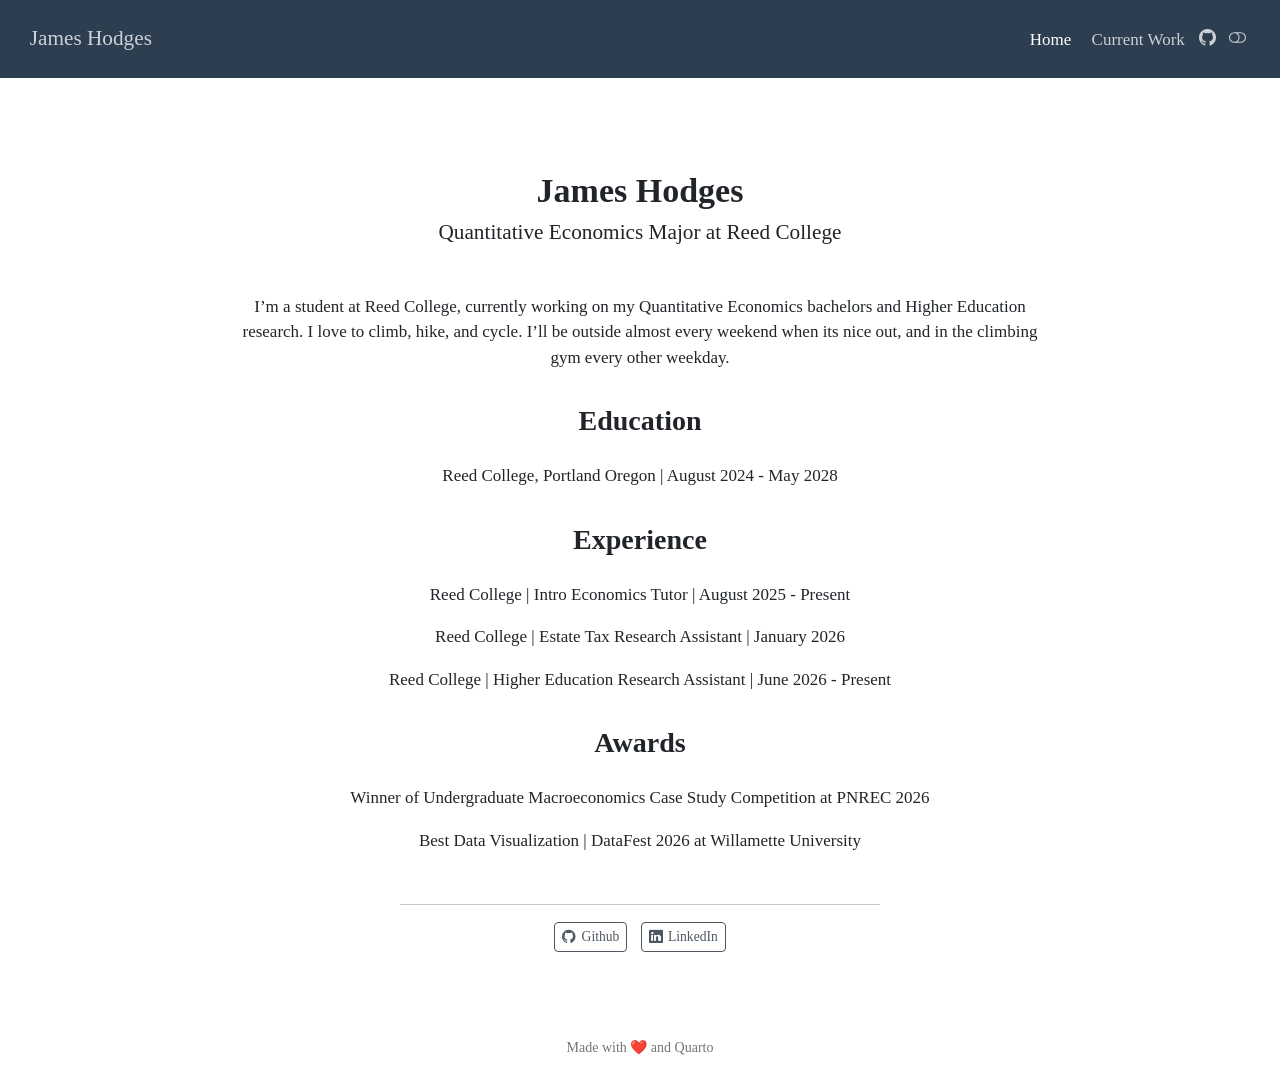
==== docs/index.html @ fcc11c8d "Initial commit: Quarto personal site for jameshodges.cc Copied from the James-Hodges.github.io proje" ====
<!DOCTYPE html>
<html xmlns="http://www.w3.org/1999/xhtml" lang="en" xml:lang="en"><head>

<meta charset="utf-8">
<meta name="generator" content="quarto-1.8.27">

<meta name="viewport" content="width=device-width, initial-scale=1.0, user-scalable=yes">


<title>James Hodges</title>
<style>
code{white-space: pre-wrap;}
span.smallcaps{font-variant: small-caps;}
div.columns{display: flex; gap: min(4vw, 1.5em);}
div.column{flex: auto; overflow-x: auto;}
div.hanging-indent{margin-left: 1.5em; text-indent: -1.5em;}
ul.task-list{list-style: none;}
ul.task-list li input[type="checkbox"] {
  width: 0.8em;
  margin: 0 0.8em 0.2em -1em; /* quarto-specific, see https://github.com/quarto-dev/quarto-cli/issues/4556 */ 
  vertical-align: middle;
}
</style>


<script src="site_libs/quarto-nav/quarto-nav.js"></script>
<script src="site_libs/quarto-nav/headroom.min.js"></script>
<script src="site_libs/clipboard/clipboard.min.js"></script>
<script src="site_libs/quarto-html/quarto.js" type="module"></script>
<script src="site_libs/quarto-html/tabsets/tabsets.js" type="module"></script>
<script src="site_libs/quarto-html/axe/axe-check.js" type="module"></script>
<script src="site_libs/quarto-html/popper.min.js"></script>
<script src="site_libs/quarto-html/tippy.umd.min.js"></script>
<link href="site_libs/quarto-html/tippy.css" rel="stylesheet">
<link href="site_libs/quarto-html/quarto-syntax-highlighting-ed96de9b727972fe78a7b5d16c58bf87.css" rel="stylesheet" class="quarto-color-scheme" id="quarto-text-highlighting-styles">
<link href="site_libs/quarto-html/quarto-syntax-highlighting-dark-4d9afe2b8d18ee9fa5d0d57b5ed4214d.css" rel="stylesheet" class="quarto-color-scheme quarto-color-alternate" id="quarto-text-highlighting-styles">
<link href="site_libs/quarto-html/quarto-syntax-highlighting-ed96de9b727972fe78a7b5d16c58bf87.css" rel="stylesheet" class="quarto-color-scheme-extra" id="quarto-text-highlighting-styles">
<script src="site_libs/bootstrap/bootstrap.min.js"></script>
<link href="site_libs/bootstrap/bootstrap-icons.css" rel="stylesheet">
<link href="site_libs/bootstrap/bootstrap-1891e350bad8407525a3745dc6bedeed.min.css" rel="stylesheet" append-hash="true" class="quarto-color-scheme" id="quarto-bootstrap" data-mode="light">
<link href="site_libs/bootstrap/bootstrap-dark-4afd36680d50ead3a789c6322871d323.min.css" rel="stylesheet" append-hash="true" class="quarto-color-scheme quarto-color-alternate" id="quarto-bootstrap" data-mode="dark">
<link href="site_libs/bootstrap/bootstrap-1891e350bad8407525a3745dc6bedeed.min.css" rel="stylesheet" append-hash="true" class="quarto-color-scheme-extra" id="quarto-bootstrap" data-mode="light">
<script id="quarto-search-options" type="application/json">{
  "language": {
    "search-no-results-text": "No results",
    "search-matching-documents-text": "matching documents",
    "search-copy-link-title": "Copy link to search",
    "search-hide-matches-text": "Hide additional matches",
    "search-more-match-text": "more match in this document",
    "search-more-matches-text": "more matches in this document",
    "search-clear-button-title": "Clear",
    "search-text-placeholder": "",
    "search-detached-cancel-button-title": "Cancel",
    "search-submit-button-title": "Submit",
    "search-label": "Search"
  }
}</script>


<meta property="og:title" content="James Hodges">
<meta property="og:description" content="Quantitative Economics Major at Reed College">
<meta property="og:image" content="https://jameshodges.cc/profile.jpg">
<meta property="og:site_name" content="James Hodges">
<meta property="og:image:alt" content="Headshot of James Hodges">
</head>

<body class="nav-fixed fullcontent quarto-light"><script id="quarto-html-before-body" type="application/javascript">
    const toggleBodyColorMode = (bsSheetEl) => {
      const mode = bsSheetEl.getAttribute("data-mode");
      const bodyEl = window.document.querySelector("body");
      if (mode === "dark") {
        bodyEl.classList.add("quarto-dark");
        bodyEl.classList.remove("quarto-light");
      } else {
        bodyEl.classList.add("quarto-light");
        bodyEl.classList.remove("quarto-dark");
      }
    }
    const toggleBodyColorPrimary = () => {
      const bsSheetEl = window.document.querySelector("link#quarto-bootstrap:not([rel=disabled-stylesheet])");
      if (bsSheetEl) {
        toggleBodyColorMode(bsSheetEl);
      }
    }
    const setColorSchemeToggle = (alternate) => {
      const toggles = window.document.querySelectorAll('.quarto-color-scheme-toggle');
      for (let i=0; i < toggles.length; i++) {
        const toggle = toggles[i];
        if (toggle) {
          if (alternate) {
            toggle.classList.add("alternate");
          } else {
            toggle.classList.remove("alternate");
          }
        }
      }
    };
    const toggleColorMode = (alternate) => {
      // Switch the stylesheets
      const primaryStylesheets = window.document.querySelectorAll('link.quarto-color-scheme:not(.quarto-color-alternate)');
      const alternateStylesheets = window.document.querySelectorAll('link.quarto-color-scheme.quarto-color-alternate');
      manageTransitions('#quarto-margin-sidebar .nav-link', false);
      if (alternate) {
        // note: dark is layered on light, we don't disable primary!
        enableStylesheet(alternateStylesheets);
        for (const sheetNode of alternateStylesheets) {
          if (sheetNode.id === "quarto-bootstrap") {
            toggleBodyColorMode(sheetNode);
          }
        }
      } else {
        disableStylesheet(alternateStylesheets);
        enableStylesheet(primaryStylesheets)
        toggleBodyColorPrimary();
      }
      manageTransitions('#quarto-margin-sidebar .nav-link', true);
      // Switch the toggles
      setColorSchemeToggle(alternate)
      // Hack to workaround the fact that safari doesn't
      // properly recolor the scrollbar when toggling (#1455)
      if (navigator.userAgent.indexOf('Safari') > 0 && navigator.userAgent.indexOf('Chrome') == -1) {
        manageTransitions("body", false);
        window.scrollTo(0, 1);
        setTimeout(() => {
          window.scrollTo(0, 0);
          manageTransitions("body", true);
        }, 40);
      }
    }
    const disableStylesheet = (stylesheets) => {
      for (let i=0; i < stylesheets.length; i++) {
        const stylesheet = stylesheets[i];
        stylesheet.rel = 'disabled-stylesheet';
      }
    }
    const enableStylesheet = (stylesheets) => {
      for (let i=0; i < stylesheets.length; i++) {
        const stylesheet = stylesheets[i];
        if(stylesheet.rel !== 'stylesheet') { // for Chrome, which will still FOUC without this check
          stylesheet.rel = 'stylesheet';
        }
      }
    }
    const manageTransitions = (selector, allowTransitions) => {
      const els = window.document.querySelectorAll(selector);
      for (let i=0; i < els.length; i++) {
        const el = els[i];
        if (allowTransitions) {
          el.classList.remove('notransition');
        } else {
          el.classList.add('notransition');
        }
      }
    }
    const isFileUrl = () => {
      return window.location.protocol === 'file:';
    }
    const hasAlternateSentinel = () => {
      let styleSentinel = getColorSchemeSentinel();
      if (styleSentinel !== null) {
        return styleSentinel === "alternate";
      } else {
        return false;
      }
    }
    const setStyleSentinel = (alternate) => {
      const value = alternate ? "alternate" : "default";
      if (!isFileUrl()) {
        window.localStorage.setItem("quarto-color-scheme", value);
      } else {
        localAlternateSentinel = value;
      }
    }
    const getColorSchemeSentinel = () => {
      if (!isFileUrl()) {
        const storageValue = window.localStorage.getItem("quarto-color-scheme");
        return storageValue != null ? storageValue : localAlternateSentinel;
      } else {
        return localAlternateSentinel;
      }
    }
    const toggleGiscusIfUsed = (isAlternate, darkModeDefault) => {
      const baseTheme = document.querySelector('#giscus-base-theme')?.value ?? 'light';
      const alternateTheme = document.querySelector('#giscus-alt-theme')?.value ?? 'dark';
      let newTheme = '';
      if(authorPrefersDark) {
        newTheme = isAlternate ? baseTheme : alternateTheme;
      } else {
        newTheme = isAlternate ? alternateTheme : baseTheme;
      }
      const changeGiscusTheme = () => {
        // From: https://github.com/giscus/giscus/issues/336
        const sendMessage = (message) => {
          const iframe = document.querySelector('iframe.giscus-frame');
          if (!iframe) return;
          iframe.contentWindow.postMessage({ giscus: message }, 'https://giscus.app');
        }
        sendMessage({
          setConfig: {
            theme: newTheme
          }
        });
      }
      const isGiscussLoaded = window.document.querySelector('iframe.giscus-frame') !== null;
      if (isGiscussLoaded) {
        changeGiscusTheme();
      }
    };
    const authorPrefersDark = false;
    const queryPrefersDark = window.matchMedia('(prefers-color-scheme: dark)');
    const darkModeDefault = queryPrefersDark.matches;
      document.querySelector('link#quarto-text-highlighting-styles.quarto-color-scheme-extra').rel = 'disabled-stylesheet';
      document.querySelector('link#quarto-bootstrap.quarto-color-scheme-extra').rel = 'disabled-stylesheet';
    let localAlternateSentinel = darkModeDefault ? 'alternate' : 'default';
    // Dark / light mode switch
    window.quartoToggleColorScheme = () => {
      // Read the current dark / light value
      let toAlternate = !hasAlternateSentinel();
      toggleColorMode(toAlternate);
      setStyleSentinel(toAlternate);
      toggleGiscusIfUsed(toAlternate, darkModeDefault);
      window.dispatchEvent(new Event('resize'));
    };
    queryPrefersDark.addEventListener("change", e => {
      if(window.localStorage.getItem("quarto-color-scheme") !== null)
        return;
      const alternate = e.matches
      toggleColorMode(alternate);
      localAlternateSentinel = e.matches ? 'alternate' : 'default'; // this is used alongside local storage!
      toggleGiscusIfUsed(alternate, darkModeDefault);
    });
    // Switch to dark mode if need be
    if (hasAlternateSentinel()) {
      toggleColorMode(true);
    } else {
      toggleColorMode(false);
    }
  </script>

<div id="quarto-search-results"></div>
  <header id="quarto-header" class="headroom fixed-top">
    <nav class="navbar navbar-expand-lg " data-bs-theme="dark">
      <div class="navbar-container container-fluid">
      <div class="navbar-brand-container mx-auto">
    <a class="navbar-brand" href="./index.html">
    <span class="navbar-title">James Hodges</span>
    </a>
  </div>
          <button class="navbar-toggler" type="button" data-bs-toggle="collapse" data-bs-target="#navbarCollapse" aria-controls="navbarCollapse" role="menu" aria-expanded="false" aria-label="Toggle navigation" onclick="if (window.quartoToggleHeadroom) { window.quartoToggleHeadroom(); }">
  <span class="navbar-toggler-icon"></span>
</button>
          <div class="collapse navbar-collapse" id="navbarCollapse">
            <ul class="navbar-nav navbar-nav-scroll ms-auto">
  <li class="nav-item">
    <a class="nav-link active" href="./index.html" aria-current="page"> 
<span class="menu-text">Home</span></a>
  </li>  
  <li class="nav-item">
    <a class="nav-link" href="./current_work.html"> 
<span class="menu-text">Current Work</span></a>
  </li>  
</ul>
          </div> <!-- /navcollapse -->
            <div class="quarto-navbar-tools">
    <a href="https://github.com/James-Hodges" title="Github" class="quarto-navigation-tool px-1" aria-label="Github"><i class="bi bi-github"></i></a>
  <a href="" class="quarto-color-scheme-toggle quarto-navigation-tool  px-1" onclick="window.quartoToggleColorScheme(); return false;" title="Toggle dark mode"><i class="bi"></i></a>
</div>
      </div> <!-- /container-fluid -->
    </nav>
</header>
<!-- content -->
<div id="quarto-content" class="quarto-container page-columns page-rows-contents page-layout-article page-navbar">
<!-- sidebar -->
<!-- margin-sidebar -->
    
<!-- main -->
<div class="quarto-about-jolla">
 <header id="title-block-header" class="quarto-title-block default">
<div class="quarto-title">
<h1 class="title">James Hodges</h1>
<p class="subtitle lead">Quantitative Economics Major at Reed College</p>
</div>
<div class="quarto-title-meta">
  </div>
</header><main class="content" id="quarto-document-content">

<p>I’m a student at Reed College, currently working on my Quantitative Economics bachelors and Higher Education research. I love to climb, hike, and cycle. I’ll be outside almost every weekend when its nice out, and in the climbing gym every other weekday.</p>
<section id="education" class="level2">
<h2 data-anchor-id="education">Education</h2>
<p>Reed College, Portland Oregon | August 2024 - May 2028</p>
</section>
<section id="experience" class="level2">
<h2 data-anchor-id="experience">Experience</h2>
<p>Reed College | Intro Economics Tutor | August 2025 - Present</p>
<p>Reed College | Estate Tax Research Assistant | January 2026</p>
<p>Reed College | Higher Education Research Assistant | June 2026 - Present</p>
</section>
<section id="awards" class="level2">
<h2 data-anchor-id="awards">Awards</h2>
<p>Winner of Undergraduate Macroeconomics Case Study Competition at PNREC 2026</p>
<p>Best Data Visualization | DataFest 2026 at Willamette University</p>


</section>
</main> 
  <hr class="about-sep">
   <div class="about-links">
  <a href="https://github.com/James-Hodges" class="about-link" rel="" target="">
    <i class="bi bi-github"></i>
     <span class="about-link-text">Github</span>
  </a>
  <a href="https://www.linkedin.com/in/james-hodges-51168a327" class="about-link" rel="" target="">
    <i class="bi bi-linkedin"></i>
     <span class="about-link-text">LinkedIn</span>
  </a>
</div>
</div>
 <!-- /main -->
<script id="quarto-html-after-body" type="application/javascript">
  window.document.addEventListener("DOMContentLoaded", function (event) {
    // Ensure there is a toggle, if there isn't float one in the top right
    if (window.document.querySelector('.quarto-color-scheme-toggle') === null) {
      const a = window.document.createElement('a');
      a.classList.add('top-right');
      a.classList.add('quarto-color-scheme-toggle');
      a.href = "";
      a.onclick = function() { try { window.quartoToggleColorScheme(); } catch {} return false; };
      const i = window.document.createElement("i");
      i.classList.add('bi');
      a.appendChild(i);
      window.document.body.appendChild(a);
    }
    setColorSchemeToggle(hasAlternateSentinel())
    const isCodeAnnotation = (el) => {
      for (const clz of el.classList) {
        if (clz.startsWith('code-annotation-')) {                     
          return true;
        }
      }
      return false;
    }
    const onCopySuccess = function(e) {
      // button target
      const button = e.trigger;
      // don't keep focus
      button.blur();
      // flash "checked"
      button.classList.add('code-copy-button-checked');
      var currentTitle = button.getAttribute("title");
      button.setAttribute("title", "Copied!");
      let tooltip;
      if (window.bootstrap) {
        button.setAttribute("data-bs-toggle", "tooltip");
        button.setAttribute("data-bs-placement", "left");
        button.setAttribute("data-bs-title", "Copied!");
        tooltip = new bootstrap.Tooltip(button, 
          { trigger: "manual", 
            customClass: "code-copy-button-tooltip",
            offset: [0, -8]});
        tooltip.show();    
      }
      setTimeout(function() {
        if (tooltip) {
          tooltip.hide();
          button.removeAttribute("data-bs-title");
          button.removeAttribute("data-bs-toggle");
          button.removeAttribute("data-bs-placement");
        }
        button.setAttribute("title", currentTitle);
        button.classList.remove('code-copy-button-checked');
      }, 1000);
      // clear code selection
      e.clearSelection();
    }
    const getTextToCopy = function(trigger) {
      const outerScaffold = trigger.parentElement.cloneNode(true);
      const codeEl = outerScaffold.querySelector('code');
      for (const childEl of codeEl.children) {
        if (isCodeAnnotation(childEl)) {
          childEl.remove();
        }
      }
      return codeEl.innerText;
    }
    const clipboard = new window.ClipboardJS('.code-copy-button:not([data-in-quarto-modal])', {
      text: getTextToCopy
    });
    clipboard.on('success', onCopySuccess);
    if (window.document.getElementById('quarto-embedded-source-code-modal')) {
      const clipboardModal = new window.ClipboardJS('.code-copy-button[data-in-quarto-modal]', {
        text: getTextToCopy,
        container: window.document.getElementById('quarto-embedded-source-code-modal')
      });
      clipboardModal.on('success', onCopySuccess);
    }
      var localhostRegex = new RegExp(/^(?:http|https):\/\/localhost\:?[0-9]*\//);
      var mailtoRegex = new RegExp(/^mailto:/);
        var filterRegex = new RegExp("https:\/\/jameshodges\.cc");
      var isInternal = (href) => {
          return filterRegex.test(href) || localhostRegex.test(href) || mailtoRegex.test(href);
      }
      // Inspect non-navigation links and adorn them if external
     var links = window.document.querySelectorAll('a[href]:not(.nav-link):not(.navbar-brand):not(.toc-action):not(.sidebar-link):not(.sidebar-item-toggle):not(.pagination-link):not(.no-external):not([aria-hidden]):not(.dropdown-item):not(.quarto-navigation-tool):not(.about-link)');
      for (var i=0; i<links.length; i++) {
        const link = links[i];
        if (!isInternal(link.href)) {
          // undo the damage that might have been done by quarto-nav.js in the case of
          // links that we want to consider external
          if (link.dataset.originalHref !== undefined) {
            link.href = link.dataset.originalHref;
          }
        }
      }
    function tippyHover(el, contentFn, onTriggerFn, onUntriggerFn) {
      const config = {
        allowHTML: true,
        maxWidth: 500,
        delay: 100,
        arrow: false,
        appendTo: function(el) {
            return el.parentElement;
        },
        interactive: true,
        interactiveBorder: 10,
        theme: 'quarto',
        placement: 'bottom-start',
      };
      if (contentFn) {
        config.content = contentFn;
      }
      if (onTriggerFn) {
        config.onTrigger = onTriggerFn;
      }
      if (onUntriggerFn) {
        config.onUntrigger = onUntriggerFn;
      }
      window.tippy(el, config); 
    }
    const noterefs = window.document.querySelectorAll('a[role="doc-noteref"]');
    for (var i=0; i<noterefs.length; i++) {
      const ref = noterefs[i];
      tippyHover(ref, function() {
        // use id or data attribute instead here
        let href = ref.getAttribute('data-footnote-href') || ref.getAttribute('href');
        try { href = new URL(href).hash; } catch {}
        const id = href.replace(/^#\/?/, "");
        const note = window.document.getElementById(id);
        if (note) {
          return note.innerHTML;
        } else {
          return "";
        }
      });
    }
    const xrefs = window.document.querySelectorAll('a.quarto-xref');
    const processXRef = (id, note) => {
      // Strip column container classes
      const stripColumnClz = (el) => {
        el.classList.remove("page-full", "page-columns");
        if (el.children) {
          for (const child of el.children) {
            stripColumnClz(child);
          }
        }
      }
      stripColumnClz(note)
      if (id === null || id.startsWith('sec-')) {
        // Special case sections, only their first couple elements
        const container = document.createElement("div");
        if (note.children && note.children.length > 2) {
          container.appendChild(note.children[0].cloneNode(true));
          for (let i = 1; i < note.children.length; i++) {
            const child = note.children[i];
            if (child.tagName === "P" && child.innerText === "") {
              continue;
            } else {
              container.appendChild(child.cloneNode(true));
              break;
            }
          }
          if (window.Quarto?.typesetMath) {
            window.Quarto.typesetMath(container);
          }
          return container.innerHTML
        } else {
          if (window.Quarto?.typesetMath) {
            window.Quarto.typesetMath(note);
          }
          return note.innerHTML;
        }
      } else {
        // Remove any anchor links if they are present
        const anchorLink = note.querySelector('a.anchorjs-link');
        if (anchorLink) {
          anchorLink.remove();
        }
        if (window.Quarto?.typesetMath) {
          window.Quarto.typesetMath(note);
        }
        if (note.classList.contains("callout")) {
          return note.outerHTML;
        } else {
          return note.innerHTML;
        }
      }
    }
    for (var i=0; i<xrefs.length; i++) {
      const xref = xrefs[i];
      tippyHover(xref, undefined, function(instance) {
        instance.disable();
        let url = xref.getAttribute('href');
        let hash = undefined; 
        if (url.startsWith('#')) {
          hash = url;
        } else {
          try { hash = new URL(url).hash; } catch {}
        }
        if (hash) {
          const id = hash.replace(/^#\/?/, "");
          const note = window.document.getElementById(id);
          if (note !== null) {
            try {
              const html = processXRef(id, note.cloneNode(true));
              instance.setContent(html);
            } finally {
              instance.enable();
              instance.show();
            }
          } else {
            // See if we can fetch this
            fetch(url.split('#')[0])
            .then(res => res.text())
            .then(html => {
              const parser = new DOMParser();
              const htmlDoc = parser.parseFromString(html, "text/html");
              const note = htmlDoc.getElementById(id);
              if (note !== null) {
                const html = processXRef(id, note);
                instance.setContent(html);
              } 
            }).finally(() => {
              instance.enable();
              instance.show();
            });
          }
        } else {
          // See if we can fetch a full url (with no hash to target)
          // This is a special case and we should probably do some content thinning / targeting
          fetch(url)
          .then(res => res.text())
          .then(html => {
            const parser = new DOMParser();
            const htmlDoc = parser.parseFromString(html, "text/html");
            const note = htmlDoc.querySelector('main.content');
            if (note !== null) {
              // This should only happen for chapter cross references
              // (since there is no id in the URL)
              // remove the first header
              if (note.children.length > 0 && note.children[0].tagName === "HEADER") {
                note.children[0].remove();
              }
              const html = processXRef(null, note);
              instance.setContent(html);
            } 
          }).finally(() => {
            instance.enable();
            instance.show();
          });
        }
      }, function(instance) {
      });
    }
        let selectedAnnoteEl;
        const selectorForAnnotation = ( cell, annotation) => {
          let cellAttr = 'data-code-cell="' + cell + '"';
          let lineAttr = 'data-code-annotation="' +  annotation + '"';
          const selector = 'span[' + cellAttr + '][' + lineAttr + ']';
          return selector;
        }
        const selectCodeLines = (annoteEl) => {
          const doc = window.document;
          const targetCell = annoteEl.getAttribute("data-target-cell");
          const targetAnnotation = annoteEl.getAttribute("data-target-annotation");
          const annoteSpan = window.document.querySelector(selectorForAnnotation(targetCell, targetAnnotation));
          const lines = annoteSpan.getAttribute("data-code-lines").split(",");
          const lineIds = lines.map((line) => {
            return targetCell + "-" + line;
          })
          let top = null;
          let height = null;
          let parent = null;
          if (lineIds.length > 0) {
              //compute the position of the single el (top and bottom and make a div)
              const el = window.document.getElementById(lineIds[0]);
              top = el.offsetTop;
              height = el.offsetHeight;
              parent = el.parentElement.parentElement;
            if (lineIds.length > 1) {
              const lastEl = window.document.getElementById(lineIds[lineIds.length - 1]);
              const bottom = lastEl.offsetTop + lastEl.offsetHeight;
              height = bottom - top;
            }
            if (top !== null && height !== null && parent !== null) {
              // cook up a div (if necessary) and position it 
              let div = window.document.getElementById("code-annotation-line-highlight");
              if (div === null) {
                div = window.document.createElement("div");
                div.setAttribute("id", "code-annotation-line-highlight");
                div.style.position = 'absolute';
                parent.appendChild(div);
              }
              div.style.top = top - 2 + "px";
              div.style.height = height + 4 + "px";
              div.style.left = 0;
              let gutterDiv = window.document.getElementById("code-annotation-line-highlight-gutter");
              if (gutterDiv === null) {
                gutterDiv = window.document.createElement("div");
                gutterDiv.setAttribute("id", "code-annotation-line-highlight-gutter");
                gutterDiv.style.position = 'absolute';
                const codeCell = window.document.getElementById(targetCell);
                const gutter = codeCell.querySelector('.code-annotation-gutter');
                gutter.appendChild(gutterDiv);
              }
              gutterDiv.style.top = top - 2 + "px";
              gutterDiv.style.height = height + 4 + "px";
            }
            selectedAnnoteEl = annoteEl;
          }
        };
        const unselectCodeLines = () => {
          const elementsIds = ["code-annotation-line-highlight", "code-annotation-line-highlight-gutter"];
          elementsIds.forEach((elId) => {
            const div = window.document.getElementById(elId);
            if (div) {
              div.remove();
            }
          });
          selectedAnnoteEl = undefined;
        };
          // Handle positioning of the toggle
      window.addEventListener(
        "resize",
        throttle(() => {
          elRect = undefined;
          if (selectedAnnoteEl) {
            selectCodeLines(selectedAnnoteEl);
          }
        }, 10)
      );
      function throttle(fn, ms) {
      let throttle = false;
      let timer;
        return (...args) => {
          if(!throttle) { // first call gets through
              fn.apply(this, args);
              throttle = true;
          } else { // all the others get throttled
              if(timer) clearTimeout(timer); // cancel #2
              timer = setTimeout(() => {
                fn.apply(this, args);
                timer = throttle = false;
              }, ms);
          }
        };
      }
        // Attach click handler to the DT
        const annoteDls = window.document.querySelectorAll('dt[data-target-cell]');
        for (const annoteDlNode of annoteDls) {
          annoteDlNode.addEventListener('click', (event) => {
            const clickedEl = event.target;
            if (clickedEl !== selectedAnnoteEl) {
              unselectCodeLines();
              const activeEl = window.document.querySelector('dt[data-target-cell].code-annotation-active');
              if (activeEl) {
                activeEl.classList.remove('code-annotation-active');
              }
              selectCodeLines(clickedEl);
              clickedEl.classList.add('code-annotation-active');
            } else {
              // Unselect the line
              unselectCodeLines();
              clickedEl.classList.remove('code-annotation-active');
            }
          });
        }
    const findCites = (el) => {
      const parentEl = el.parentElement;
      if (parentEl) {
        const cites = parentEl.dataset.cites;
        if (cites) {
          return {
            el,
            cites: cites.split(' ')
          };
        } else {
          return findCites(el.parentElement)
        }
      } else {
        return undefined;
      }
    };
    var bibliorefs = window.document.querySelectorAll('a[role="doc-biblioref"]');
    for (var i=0; i<bibliorefs.length; i++) {
      const ref = bibliorefs[i];
      const citeInfo = findCites(ref);
      if (citeInfo) {
        tippyHover(citeInfo.el, function() {
          var popup = window.document.createElement('div');
          citeInfo.cites.forEach(function(cite) {
            var citeDiv = window.document.createElement('div');
            citeDiv.classList.add('hanging-indent');
            citeDiv.classList.add('csl-entry');
            var biblioDiv = window.document.getElementById('ref-' + cite);
            if (biblioDiv) {
              citeDiv.innerHTML = biblioDiv.innerHTML;
            }
            popup.appendChild(citeDiv);
          });
          return popup.innerHTML;
        });
      }
    }
  });
  </script>
</div> <!-- /content -->
<footer class="footer">
  <div class="nav-footer">
    <div class="nav-footer-left">
      &nbsp;
    </div>   
    <div class="nav-footer-center">
<p>Made with ❤️ and Quarto</p>
</div>
    <div class="nav-footer-right">
      &nbsp;
    </div>
  </div>
</footer>




</body></html>
---- docs/site_libs/quarto-html/tippy.css ----
.tippy-box[data-animation=fade][data-state=hidden]{opacity:0}[data-tippy-root]{max-width:calc(100vw - 10px)}.tippy-box{position:relative;background-color:#333;color:#fff;border-radius:4px;font-size:14px;line-height:1.4;white-space:normal;outline:0;transition-property:transform,visibility,opacity}.tippy-box[data-placement^=top]>.tippy-arrow{bottom:0}.tippy-box[data-placement^=top]>.tippy-arrow:before{bottom:-7px;left:0;border-width:8px 8px 0;border-top-color:initial;transform-origin:center top}.tippy-box[data-placement^=bottom]>.tippy-arrow{top:0}.tippy-box[data-placement^=bottom]>.tippy-arrow:before{top:-7px;left:0;border-width:0 8px 8px;border-bottom-color:initial;transform-origin:center bottom}.tippy-box[data-placement^=left]>.tippy-arrow{right:0}.tippy-box[data-placement^=left]>.tippy-arrow:before{border-width:8px 0 8px 8px;border-left-color:initial;right:-7px;transform-origin:center left}.tippy-box[data-placement^=right]>.tippy-arrow{left:0}.tippy-box[data-placement^=right]>.tippy-arrow:before{left:-7px;border-width:8px 8px 8px 0;border-right-color:initial;transform-origin:center right}.tippy-box[data-inertia][data-state=visible]{transition-timing-function:cubic-bezier(.54,1.5,.38,1.11)}.tippy-arrow{width:16px;height:16px;color:#333}.tippy-arrow:before{content:"";position:absolute;border-color:transparent;border-style:solid}.tippy-content{position:relative;padding:5px 9px;z-index:1}
---- docs/site_libs/quarto-html/quarto-syntax-highlighting-ed96de9b727972fe78a7b5d16c58bf87.css ----
/* quarto syntax highlight colors */
:root {
  --quarto-hl-ot-color: #003B4F;
  --quarto-hl-at-color: #657422;
  --quarto-hl-ss-color: #20794D;
  --quarto-hl-an-color: #5E5E5E;
  --quarto-hl-fu-color: #4758AB;
  --quarto-hl-st-color: #20794D;
  --quarto-hl-cf-color: #003B4F;
  --quarto-hl-op-color: #5E5E5E;
  --quarto-hl-er-color: #AD0000;
  --quarto-hl-bn-color: #AD0000;
  --quarto-hl-al-color: #AD0000;
  --quarto-hl-va-color: #111111;
  --quarto-hl-bu-color: inherit;
  --quarto-hl-ex-color: inherit;
  --quarto-hl-pp-color: #AD0000;
  --quarto-hl-in-color: #5E5E5E;
  --quarto-hl-vs-color: #20794D;
  --quarto-hl-wa-color: #5E5E5E;
  --quarto-hl-do-color: #5E5E5E;
  --quarto-hl-im-color: #00769E;
  --quarto-hl-ch-color: #20794D;
  --quarto-hl-dt-color: #AD0000;
  --quarto-hl-fl-color: #AD0000;
  --quarto-hl-co-color: #5E5E5E;
  --quarto-hl-cv-color: #5E5E5E;
  --quarto-hl-cn-color: #8f5902;
  --quarto-hl-sc-color: #5E5E5E;
  --quarto-hl-dv-color: #AD0000;
  --quarto-hl-kw-color: #003B4F;
}

/* other quarto variables */
:root {
  --quarto-font-monospace: SFMono-Regular, Menlo, Monaco, Consolas, "Liberation Mono", "Courier New", monospace;
}

/* syntax highlight based on Pandoc's rules */
pre > code.sourceCode > span {
  color: #003B4F;
}

code.sourceCode > span {
  color: #003B4F;
}

div.sourceCode,
div.sourceCode pre.sourceCode {
  color: #003B4F;
}

/* Normal */
code span {
  color: #003B4F;
}

/* Alert */
code span.al {
  color: #AD0000;
  font-style: inherit;
}

/* Annotation */
code span.an {
  color: #5E5E5E;
  font-style: inherit;
}

/* Attribute */
code span.at {
  color: #657422;
  font-style: inherit;
}

/* BaseN */
code span.bn {
  color: #AD0000;
  font-style: inherit;
}

/* BuiltIn */
code span.bu {
  font-style: inherit;
}

/* ControlFlow */
code span.cf {
  color: #003B4F;
  font-weight: bold;
  font-style: inherit;
}

/* Char */
code span.ch {
  color: #20794D;
  font-style: inherit;
}

/* Constant */
code span.cn {
  color: #8f5902;
  font-style: inherit;
}

/* Comment */
code span.co {
  color: #5E5E5E;
  font-style: inherit;
}

/* CommentVar */
code span.cv {
  color: #5E5E5E;
  font-style: italic;
}

/* Documentation */
code span.do {
  color: #5E5E5E;
  font-style: italic;
}

/* DataType */
code span.dt {
  color: #AD0000;
  font-style: inherit;
}

/* DecVal */
code span.dv {
  color: #AD0000;
  font-style: inherit;
}

/* Error */
code span.er {
  color: #AD0000;
  font-style: inherit;
}

/* Extension */
code span.ex {
  font-style: inherit;
}

/* Float */
code span.fl {
  color: #AD0000;
  font-style: inherit;
}

/* Function */
code span.fu {
  color: #4758AB;
  font-style: inherit;
}

/* Import */
code span.im {
  color: #00769E;
  font-style: inherit;
}

/* Information */
code span.in {
  color: #5E5E5E;
  font-style: inherit;
}

/* Keyword */
code span.kw {
  color: #003B4F;
  font-weight: bold;
  font-style: inherit;
}

/* Operator */
code span.op {
  color: #5E5E5E;
  font-style: inherit;
}

/* Other */
code span.ot {
  color: #003B4F;
  font-style: inherit;
}

/* Preprocessor */
code span.pp {
  color: #AD0000;
  font-style: inherit;
}

/* SpecialChar */
code span.sc {
  color: #5E5E5E;
  font-style: inherit;
}

/* SpecialString */
code span.ss {
  color: #20794D;
  font-style: inherit;
}

/* String */
code span.st {
  color: #20794D;
  font-style: inherit;
}

/* Variable */
code span.va {
  color: #111111;
  font-style: inherit;
}

/* VerbatimString */
code span.vs {
  color: #20794D;
  font-style: inherit;
}

/* Warning */
code span.wa {
  color: #5E5E5E;
  font-style: italic;
}

.prevent-inlining {
  content: "</";
}

/*# sourceMappingURL=0920dd6d7437995b8cdf7429764427b1.css.map */
---- docs/site_libs/quarto-html/quarto-syntax-highlighting-dark-4d9afe2b8d18ee9fa5d0d57b5ed4214d.css ----
/* quarto syntax highlight colors */
:root {
  --quarto-hl-al-color: #f07178;
  --quarto-hl-an-color: #d4d0ab;
  --quarto-hl-at-color: #00e0e0;
  --quarto-hl-bn-color: #d4d0ab;
  --quarto-hl-bu-color: #abe338;
  --quarto-hl-ch-color: #abe338;
  --quarto-hl-co-color: #f8f8f2;
  --quarto-hl-cv-color: #ffd700;
  --quarto-hl-cn-color: #ffd700;
  --quarto-hl-cf-color: #ffa07a;
  --quarto-hl-dt-color: #ffa07a;
  --quarto-hl-dv-color: #d4d0ab;
  --quarto-hl-do-color: #f8f8f2;
  --quarto-hl-er-color: #f07178;
  --quarto-hl-ex-color: #00e0e0;
  --quarto-hl-fl-color: #d4d0ab;
  --quarto-hl-fu-color: #ffa07a;
  --quarto-hl-im-color: #abe338;
  --quarto-hl-in-color: #d4d0ab;
  --quarto-hl-kw-color: #ffa07a;
  --quarto-hl-op-color: #ffa07a;
  --quarto-hl-ot-color: #00e0e0;
  --quarto-hl-pp-color: #dcc6e0;
  --quarto-hl-re-color: #00e0e0;
  --quarto-hl-sc-color: #abe338;
  --quarto-hl-ss-color: #abe338;
  --quarto-hl-st-color: #abe338;
  --quarto-hl-va-color: #00e0e0;
  --quarto-hl-vs-color: #abe338;
  --quarto-hl-wa-color: #dcc6e0;
}

/* other quarto variables */
:root {
  --quarto-font-monospace: SFMono-Regular, Menlo, Monaco, Consolas, "Liberation Mono", "Courier New", monospace;
}

/* syntax highlight based on Pandoc's rules */
pre > code.sourceCode > span {
  color: #f8f8f2;
}

code.sourceCode > span {
  color: #f8f8f2;
}

div.sourceCode,
div.sourceCode pre.sourceCode {
  color: #f8f8f2;
}

/* Normal */
code span {
  color: #f8f8f2;
}

/* Alert */
code span.al {
  color: #f07178;
}

/* Annotation */
code span.an {
  color: #d4d0ab;
}

/* Attribute */
code span.at {
  color: #00e0e0;
}

/* BaseN */
code span.bn {
  color: #d4d0ab;
}

/* BuiltIn */
code span.bu {
  color: #abe338;
}

/* ControlFlow */
code span.cf {
  font-weight: bold;
  color: #ffa07a;
}

/* Char */
code span.ch {
  color: #abe338;
}

/* Constant */
code span.cn {
  color: #ffd700;
}

/* Comment */
code span.co {
  font-style: italic;
  color: #f8f8f2;
}

/* CommentVar */
code span.cv {
  color: #ffd700;
}

/* Documentation */
code span.do {
  color: #f8f8f2;
}

/* DataType */
code span.dt {
  color: #ffa07a;
}

/* DecVal */
code span.dv {
  color: #d4d0ab;
}

/* Error */
code span.er {
  color: #f07178;
  text-decoration: underline;
}

/* Extension */
code span.ex {
  font-weight: bold;
  color: #00e0e0;
}

/* Float */
code span.fl {
  color: #d4d0ab;
}

/* Function */
code span.fu {
  color: #ffa07a;
}

/* Import */
code span.im {
  color: #abe338;
}

/* Information */
code span.in {
  color: #d4d0ab;
}

/* Keyword */
code span.kw {
  font-weight: bold;
  color: #ffa07a;
}

/* Operator */
code span.op {
  color: #ffa07a;
}

/* Other */
code span.ot {
  color: #00e0e0;
}

/* Preprocessor */
code span.pp {
  color: #dcc6e0;
}

/* RegionMarker */
code span.re {
  background-color: #f8f8f2;
  color: #00e0e0;
}

/* SpecialChar */
code span.sc {
  color: #abe338;
}

/* SpecialString */
code span.ss {
  color: #abe338;
}

/* String */
code span.st {
  color: #abe338;
}

/* Variable */
code span.va {
  color: #00e0e0;
}

/* VerbatimString */
code span.vs {
  color: #abe338;
}

/* Warning */
code span.wa {
  color: #dcc6e0;
}

.prevent-inlining {
  content: "</";
}

/*# sourceMappingURL=86edf53ecdff796acf02dbceed379426.css.map */
---- docs/site_libs/quarto-html/quarto-syntax-highlighting-ed96de9b727972fe78a7b5d16c58bf87.css ----
/* quarto syntax highlight colors */
:root {
  --quarto-hl-ot-color: #003B4F;
  --quarto-hl-at-color: #657422;
  --quarto-hl-ss-color: #20794D;
  --quarto-hl-an-color: #5E5E5E;
  --quarto-hl-fu-color: #4758AB;
  --quarto-hl-st-color: #20794D;
  --quarto-hl-cf-color: #003B4F;
  --quarto-hl-op-color: #5E5E5E;
  --quarto-hl-er-color: #AD0000;
  --quarto-hl-bn-color: #AD0000;
  --quarto-hl-al-color: #AD0000;
  --quarto-hl-va-color: #111111;
  --quarto-hl-bu-color: inherit;
  --quarto-hl-ex-color: inherit;
  --quarto-hl-pp-color: #AD0000;
  --quarto-hl-in-color: #5E5E5E;
  --quarto-hl-vs-color: #20794D;
  --quarto-hl-wa-color: #5E5E5E;
  --quarto-hl-do-color: #5E5E5E;
  --quarto-hl-im-color: #00769E;
  --quarto-hl-ch-color: #20794D;
  --quarto-hl-dt-color: #AD0000;
  --quarto-hl-fl-color: #AD0000;
  --quarto-hl-co-color: #5E5E5E;
  --quarto-hl-cv-color: #5E5E5E;
  --quarto-hl-cn-color: #8f5902;
  --quarto-hl-sc-color: #5E5E5E;
  --quarto-hl-dv-color: #AD0000;
  --quarto-hl-kw-color: #003B4F;
}

/* other quarto variables */
:root {
  --quarto-font-monospace: SFMono-Regular, Menlo, Monaco, Consolas, "Liberation Mono", "Courier New", monospace;
}

/* syntax highlight based on Pandoc's rules */
pre > code.sourceCode > span {
  color: #003B4F;
}

code.sourceCode > span {
  color: #003B4F;
}

div.sourceCode,
div.sourceCode pre.sourceCode {
  color: #003B4F;
}

/* Normal */
code span {
  color: #003B4F;
}

/* Alert */
code span.al {
  color: #AD0000;
  font-style: inherit;
}

/* Annotation */
code span.an {
  color: #5E5E5E;
  font-style: inherit;
}

/* Attribute */
code span.at {
  color: #657422;
  font-style: inherit;
}

/* BaseN */
code span.bn {
  color: #AD0000;
  font-style: inherit;
}

/* BuiltIn */
code span.bu {
  font-style: inherit;
}

/* ControlFlow */
code span.cf {
  color: #003B4F;
  font-weight: bold;
  font-style: inherit;
}

/* Char */
code span.ch {
  color: #20794D;
  font-style: inherit;
}

/* Constant */
code span.cn {
  color: #8f5902;
  font-style: inherit;
}

/* Comment */
code span.co {
  color: #5E5E5E;
  font-style: inherit;
}

/* CommentVar */
code span.cv {
  color: #5E5E5E;
  font-style: italic;
}

/* Documentation */
code span.do {
  color: #5E5E5E;
  font-style: italic;
}

/* DataType */
code span.dt {
  color: #AD0000;
  font-style: inherit;
}

/* DecVal */
code span.dv {
  color: #AD0000;
  font-style: inherit;
}

/* Error */
code span.er {
  color: #AD0000;
  font-style: inherit;
}

/* Extension */
code span.ex {
  font-style: inherit;
}

/* Float */
code span.fl {
  color: #AD0000;
  font-style: inherit;
}

/* Function */
code span.fu {
  color: #4758AB;
  font-style: inherit;
}

/* Import */
code span.im {
  color: #00769E;
  font-style: inherit;
}

/* Information */
code span.in {
  color: #5E5E5E;
  font-style: inherit;
}

/* Keyword */
code span.kw {
  color: #003B4F;
  font-weight: bold;
  font-style: inherit;
}

/* Operator */
code span.op {
  color: #5E5E5E;
  font-style: inherit;
}

/* Other */
code span.ot {
  color: #003B4F;
  font-style: inherit;
}

/* Preprocessor */
code span.pp {
  color: #AD0000;
  font-style: inherit;
}

/* SpecialChar */
code span.sc {
  color: #5E5E5E;
  font-style: inherit;
}

/* SpecialString */
code span.ss {
  color: #20794D;
  font-style: inherit;
}

/* String */
code span.st {
  color: #20794D;
  font-style: inherit;
}

/* Variable */
code span.va {
  color: #111111;
  font-style: inherit;
}

/* VerbatimString */
code span.vs {
  color: #20794D;
  font-style: inherit;
}

/* Warning */
code span.wa {
  color: #5E5E5E;
  font-style: italic;
}

.prevent-inlining {
  content: "</";
}

/*# sourceMappingURL=0920dd6d7437995b8cdf7429764427b1.css.map */
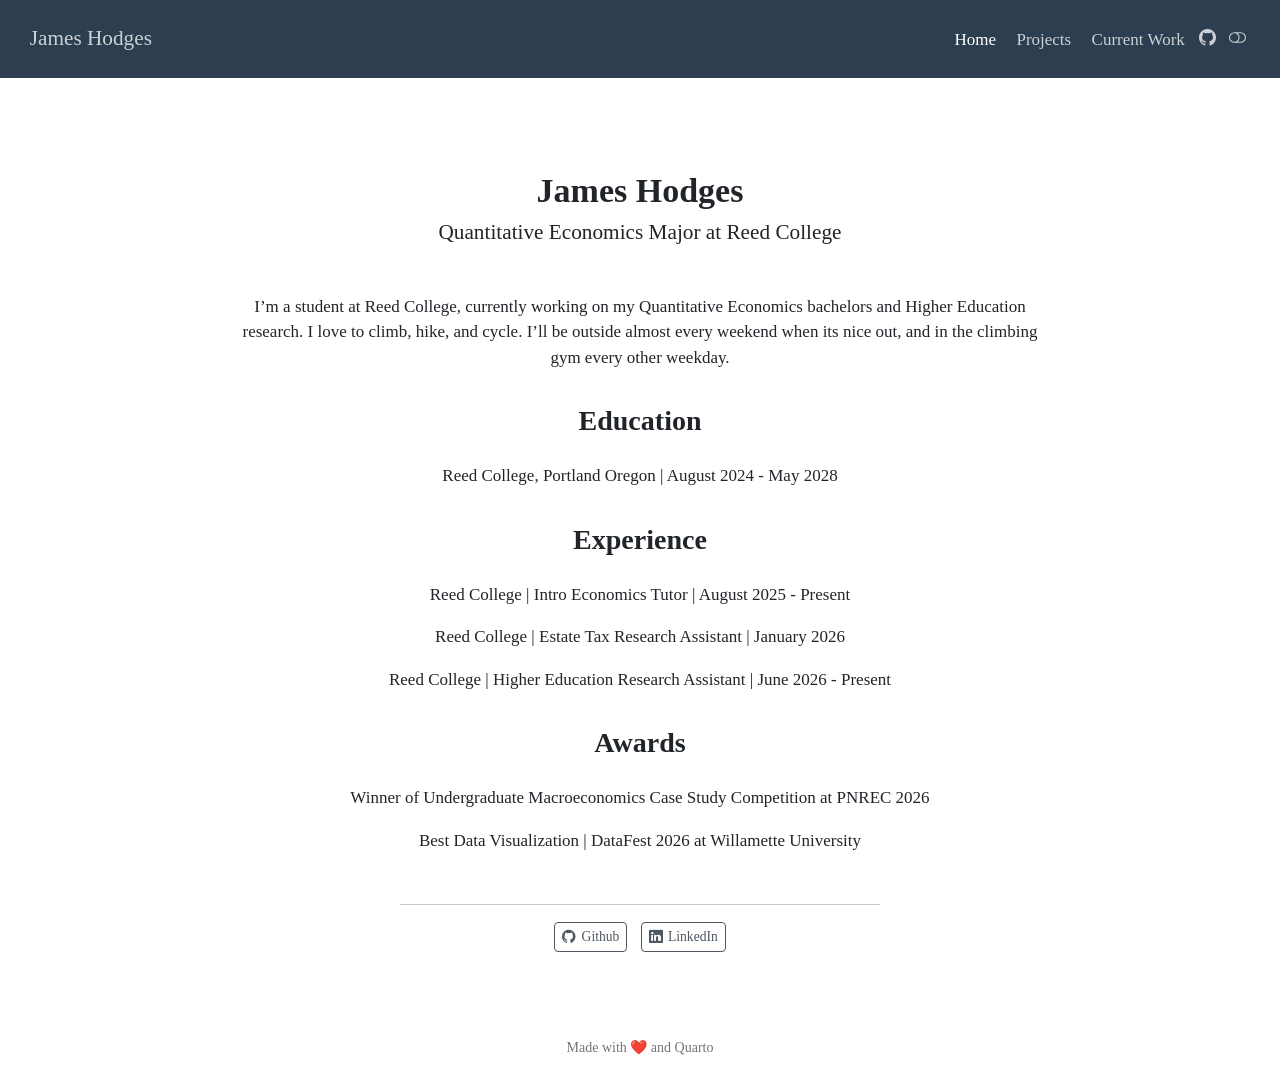
==== commit b007d9f2: "Add Projects tab with project tiles and write-ups Custom Quarto listing template renders each projec" ====
--- a/docs/index.html
+++ b/docs/index.html
@@ -37,9 +37,9 @@
 <link href="site_libs/quarto-html/quarto-syntax-highlighting-ed96de9b727972fe78a7b5d16c58bf87.css" rel="stylesheet" class="quarto-color-scheme-extra" id="quarto-text-highlighting-styles">
 <script src="site_libs/bootstrap/bootstrap.min.js"></script>
 <link href="site_libs/bootstrap/bootstrap-icons.css" rel="stylesheet">
-<link href="site_libs/bootstrap/bootstrap-1891e350bad8407525a3745dc6bedeed.min.css" rel="stylesheet" append-hash="true" class="quarto-color-scheme" id="quarto-bootstrap" data-mode="light">
-<link href="site_libs/bootstrap/bootstrap-dark-4afd36680d50ead3a789c6322871d323.min.css" rel="stylesheet" append-hash="true" class="quarto-color-scheme quarto-color-alternate" id="quarto-bootstrap" data-mode="dark">
-<link href="site_libs/bootstrap/bootstrap-1891e350bad8407525a3745dc6bedeed.min.css" rel="stylesheet" append-hash="true" class="quarto-color-scheme-extra" id="quarto-bootstrap" data-mode="light">
+<link href="site_libs/bootstrap/bootstrap-92eb35214915bb03ad6f706109c214c0.min.css" rel="stylesheet" append-hash="true" class="quarto-color-scheme" id="quarto-bootstrap" data-mode="light">
+<link href="site_libs/bootstrap/bootstrap-dark-81a002ae2330f174cd635efc6c1f6707.min.css" rel="stylesheet" append-hash="true" class="quarto-color-scheme quarto-color-alternate" id="quarto-bootstrap" data-mode="dark">
+<link href="site_libs/bootstrap/bootstrap-92eb35214915bb03ad6f706109c214c0.min.css" rel="stylesheet" append-hash="true" class="quarto-color-scheme-extra" id="quarto-bootstrap" data-mode="light">
 <script id="quarto-search-options" type="application/json">{
   "language": {
     "search-no-results-text": "No results",
@@ -254,6 +254,10 @@
   <li class="nav-item">
     <a class="nav-link active" href="./index.html" aria-current="page"> 
 <span class="menu-text">Home</span></a>
+  </li>  
+  <li class="nav-item">
+    <a class="nav-link" href="./projects/index.html"> 
+<span class="menu-text">Projects</span></a>
   </li>  
   <li class="nav-item">
     <a class="nav-link" href="./current_work.html"> 
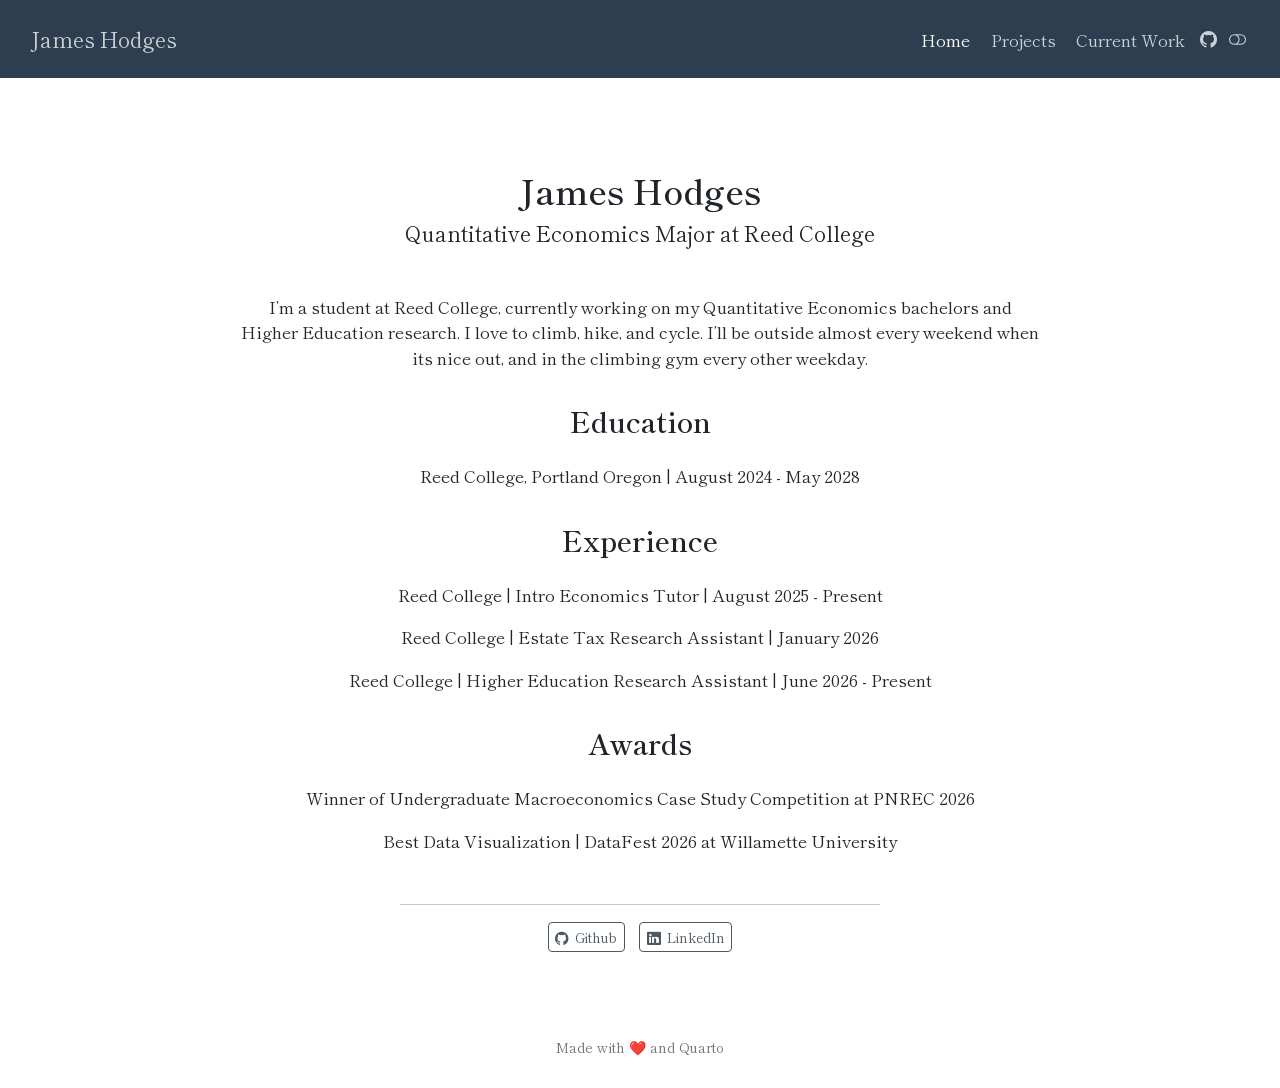
==== commit 92bf4851: "Re-render site; load Shippori Mincho in both themes with a real bold The Google Fonts import lived o" ====
--- a/docs/index.html
+++ b/docs/index.html
@@ -37,9 +37,9 @@
 <link href="site_libs/quarto-html/quarto-syntax-highlighting-ed96de9b727972fe78a7b5d16c58bf87.css" rel="stylesheet" class="quarto-color-scheme-extra" id="quarto-text-highlighting-styles">
 <script src="site_libs/bootstrap/bootstrap.min.js"></script>
 <link href="site_libs/bootstrap/bootstrap-icons.css" rel="stylesheet">
-<link href="site_libs/bootstrap/bootstrap-92eb35214915bb03ad6f706109c214c0.min.css" rel="stylesheet" append-hash="true" class="quarto-color-scheme" id="quarto-bootstrap" data-mode="light">
-<link href="site_libs/bootstrap/bootstrap-dark-81a002ae2330f174cd635efc6c1f6707.min.css" rel="stylesheet" append-hash="true" class="quarto-color-scheme quarto-color-alternate" id="quarto-bootstrap" data-mode="dark">
-<link href="site_libs/bootstrap/bootstrap-92eb35214915bb03ad6f706109c214c0.min.css" rel="stylesheet" append-hash="true" class="quarto-color-scheme-extra" id="quarto-bootstrap" data-mode="light">
+<link href="site_libs/bootstrap/bootstrap-e0085e4dbeda070b84b64c45e3e7e5b1.min.css" rel="stylesheet" append-hash="true" class="quarto-color-scheme" id="quarto-bootstrap" data-mode="light">
+<link href="site_libs/bootstrap/bootstrap-dark-d606f89dc95e449d6c92cc5a0b72b55e.min.css" rel="stylesheet" append-hash="true" class="quarto-color-scheme quarto-color-alternate" id="quarto-bootstrap" data-mode="dark">
+<link href="site_libs/bootstrap/bootstrap-e0085e4dbeda070b84b64c45e3e7e5b1.min.css" rel="stylesheet" append-hash="true" class="quarto-color-scheme-extra" id="quarto-bootstrap" data-mode="light">
 <script id="quarto-search-options" type="application/json">{
   "language": {
     "search-no-results-text": "No results",
